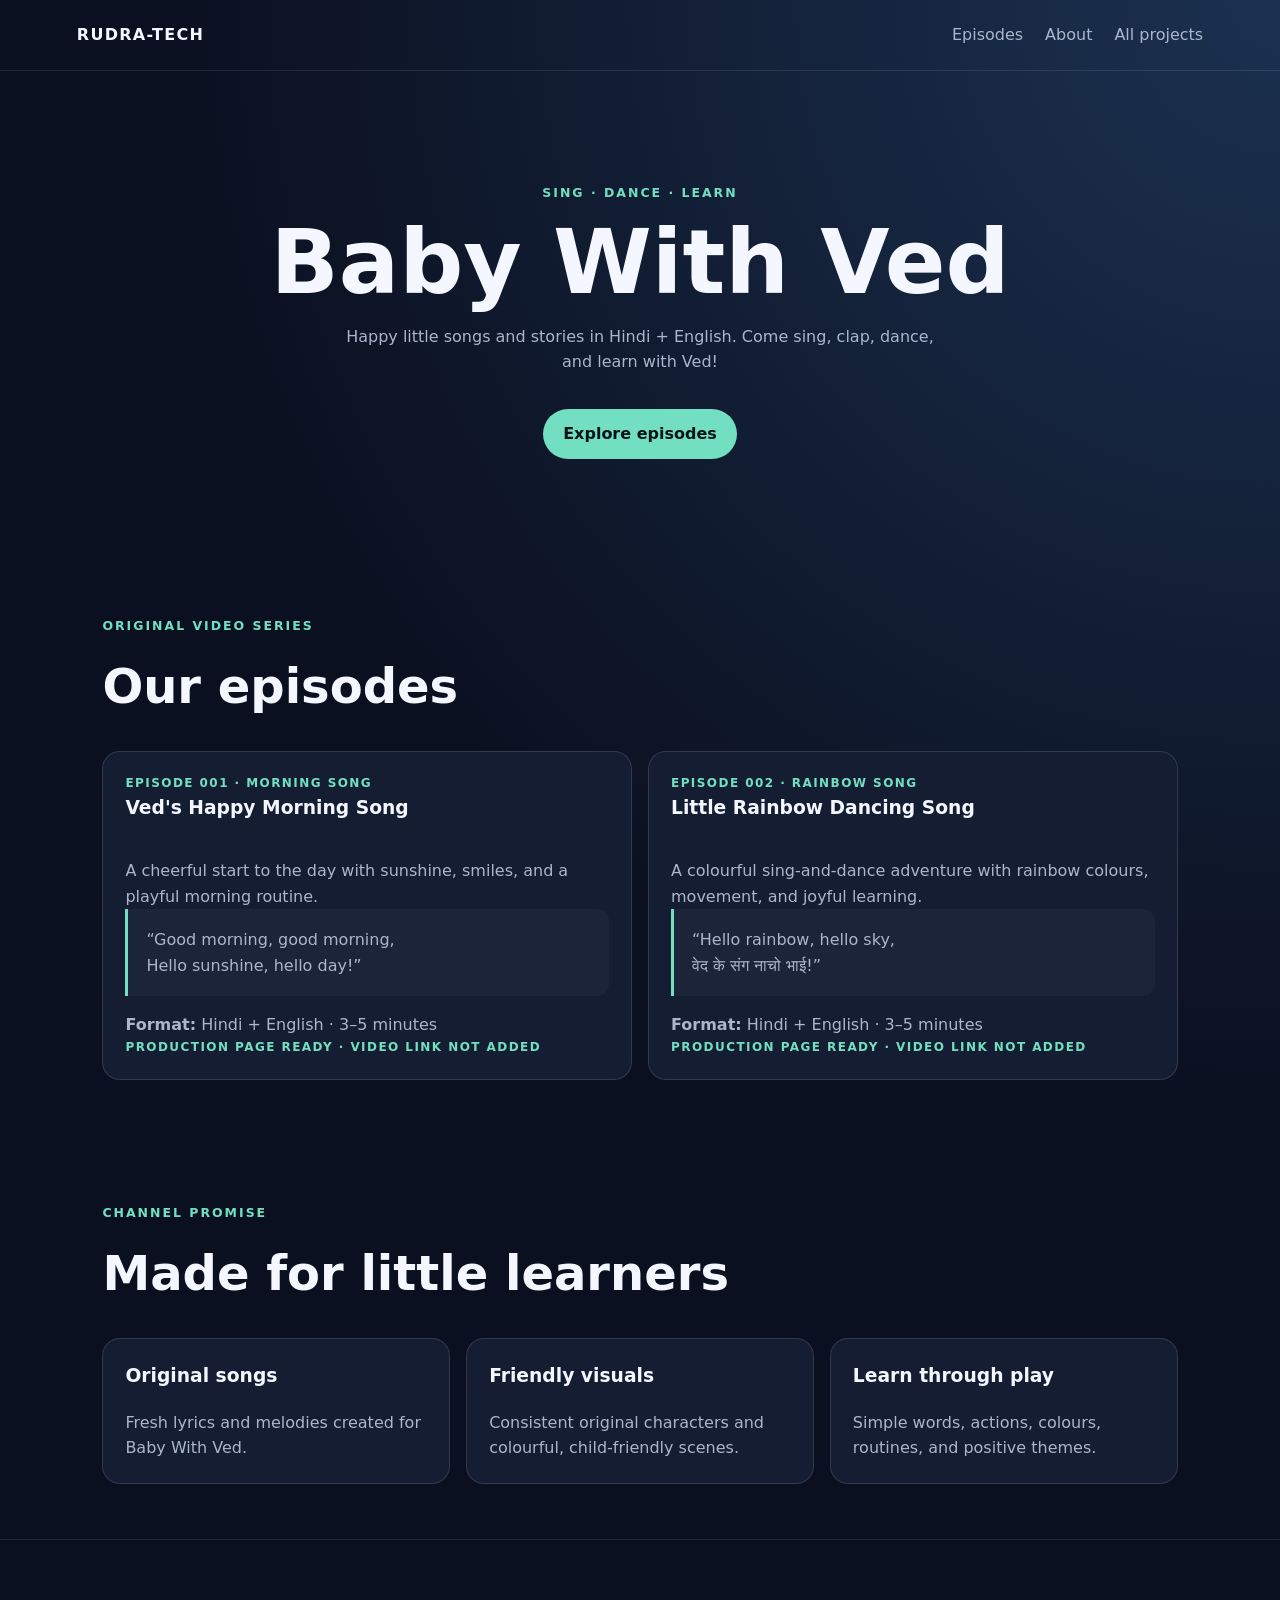
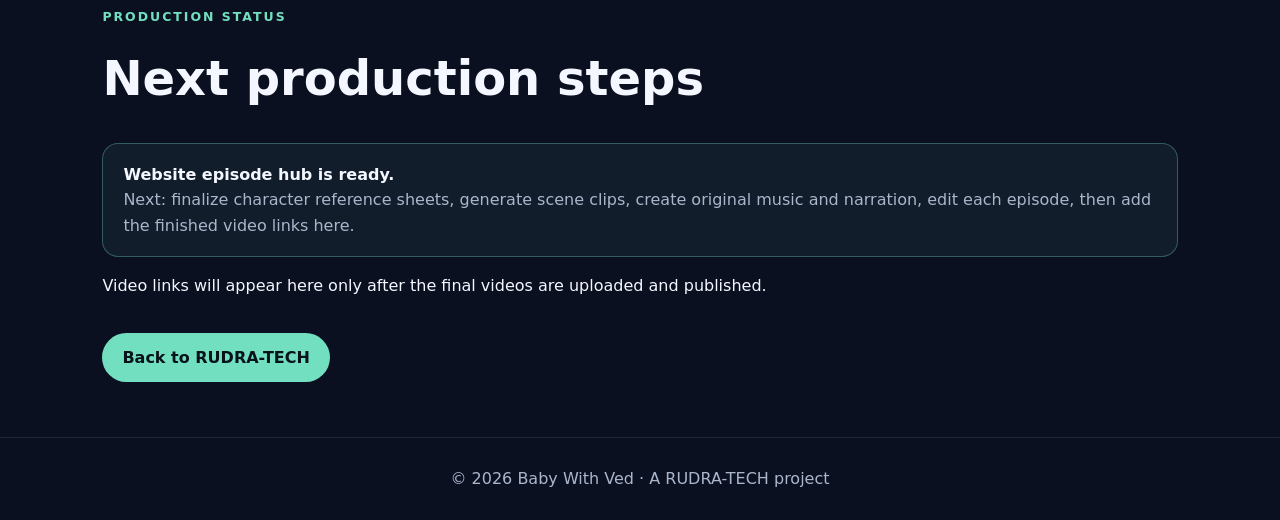
==== projects/baby-with-ved/index.html @ 754184f7 "Build Baby With Ved episode hub and production roadmap" ====
<!doctype html>
<html lang="en">
<head>
  <meta charset="utf-8">
  <meta name="viewport" content="width=device-width, initial-scale=1">
  <meta name="description" content="Baby With Ved — original Hindi and English nursery rhymes, stories, and joyful learning videos.">
  <title>Baby With Ved | RUDRA-TECH</title>
  <link rel="stylesheet" href="../../assets/css/style.css">
  <style>
    .baby-hero { text-align: center; max-width: 1100px; margin: 0 auto; }
    .baby-hero h1 { margin-left:auto; margin-right:auto; }
    .baby-hero > p:not(.eyebrow) { margin-left:auto; margin-right:auto; }
    .episode-card { display:flex; flex-direction:column; min-height:100%; }
    .episode-tag { color:var(--accent); font-size:.75rem; font-weight:800; letter-spacing:.12em; }
    .episode-card .button { align-self:flex-start; margin-top:auto; }
    .lyric-preview { padding:18px; border-left:3px solid var(--accent); background:#ffffff08; border-radius:0 12px 12px 0; color:var(--muted); }
    .notice { border:1px solid #72e0c055; background:#72e0c010; border-radius:16px; padding:18px 20px; color:var(--muted); }
    .notice strong { color:var(--text); }
  </style>
</head>
<body>
  <header class="site-header">
    <a class="brand" href="../../">RUDRA-TECH</a>
    <nav aria-label="Main navigation"><a href="#episodes">Episodes</a><a href="#about">About</a><a href="../../#projects">All projects</a></nav>
  </header>
  <main>
    <section class="hero baby-hero">
      <p class="eyebrow">SING · DANCE · LEARN</p>
      <h1>Baby With Ved</h1>
      <p>Happy little songs and stories in Hindi + English. Come sing, clap, dance, and learn with Ved!</p>
      <a class="button" href="#episodes">Explore episodes</a>
    </section>
    <section id="episodes" class="section">
      <p class="eyebrow">ORIGINAL VIDEO SERIES</p>
      <h2>Our episodes</h2>
      <div class="project-grid">
        <article class="episode-card">
          <span class="episode-tag">EPISODE 001 · MORNING SONG</span>
          <h3>Ved's Happy Morning Song</h3>
          <p>A cheerful start to the day with sunshine, smiles, and a playful morning routine.</p>
          <div class="lyric-preview">“Good morning, good morning,<br>Hello sunshine, hello day!”</div>
          <p><strong>Format:</strong> Hindi + English · 3–5 minutes</p>
          <span class="episode-tag">PRODUCTION PAGE READY · VIDEO LINK NOT ADDED</span>
        </article>
        <article class="episode-card">
          <span class="episode-tag">EPISODE 002 · RAINBOW SONG</span>
          <h3>Little Rainbow Dancing Song</h3>
          <p>A colourful sing-and-dance adventure with rainbow colours, movement, and joyful learning.</p>
          <div class="lyric-preview">“Hello rainbow, hello sky,<br>वेद के संग नाचो भाई!”</div>
          <p><strong>Format:</strong> Hindi + English · 3–5 minutes</p>
          <span class="episode-tag">PRODUCTION PAGE READY · VIDEO LINK NOT ADDED</span>
        </article>
      </div>
    </section>
    <section class="section">
      <p class="eyebrow">CHANNEL PROMISE</p>
      <h2>Made for little learners</h2>
      <div class="project-grid">
        <article><h3>Original songs</h3><p>Fresh lyrics and melodies created for Baby With Ved.</p></article>
        <article><h3>Friendly visuals</h3><p>Consistent original characters and colourful, child-friendly scenes.</p></article>
        <article><h3>Learn through play</h3><p>Simple words, actions, colours, routines, and positive themes.</p></article>
      </div>
    </section>
    <section id="about" class="section about">
      <p class="eyebrow">PRODUCTION STATUS</p>
      <h2>Next production steps</h2>
      <div class="notice"><strong>Website episode hub is ready.</strong><br>Next: finalize character reference sheets, generate scene clips, create original music and narration, edit each episode, then add the finished video links here.</div>
      <p>Video links will appear here only after the final videos are uploaded and published.</p>
      <a class="button" href="../../#projects">Back to RUDRA-TECH</a>
    </section>
  </main>
  <footer>© <span id="year"></span> Baby With Ved · A RUDRA-TECH project</footer>
  <script src="../../assets/js/main.js"></script>
</body>
</html>
---- assets/css/style.css ----
:root {
  color-scheme: dark;
  --bg: #0b1020;
  --panel: #141d32;
  --text: #f4f7ff;
  --muted: #aab6cc;
  --accent: #72e0c0;
}
* { box-sizing: border-box; }
html { scroll-behavior: smooth; }
body {
  margin: 0;
  background: radial-gradient(circle at top right, #1b3150 0, var(--bg) 45%);
  color: var(--text);
  font: 16px/1.6 system-ui, sans-serif;
}
a { color: inherit; }
.site-header {
  display: flex; justify-content: space-between; align-items: center;
  padding: 22px max(6vw, 20px); border-bottom: 1px solid #ffffff18;
}
.brand { font-weight: 800; letter-spacing: .08em; text-decoration: none; }
nav { display: flex; gap: 22px; }
nav a { color: var(--muted); text-decoration: none; }
.hero { padding: 100px max(8vw, 24px) 90px; max-width: 1050px; }
.eyebrow { color: var(--accent); font-size: .78rem; font-weight: 800; letter-spacing: .16em; }
h1 { max-width: 760px; margin: 12px 0; font-size: clamp(2.6rem, 8vw, 5.6rem); line-height: 1.03; }
.hero > p:not(.eyebrow), .about p:last-child { color: var(--muted); max-width: 620px; }
.button {
  display: inline-block; margin-top: 18px; padding: 12px 20px;
  border-radius: 999px; background: var(--accent); color: #07131a;
  font-weight: 800; text-decoration: none;
}
.section { padding: 55px max(8vw, 24px); }
h2 { font-size: clamp(2rem, 5vw, 3rem); margin: 8px 0 26px; }
.project-grid { display: grid; grid-template-columns: repeat(auto-fit, minmax(220px, 1fr)); gap: 16px; }
.project-grid article {
  padding: 22px; border: 1px solid #ffffff20; border-radius: 18px;
  background: var(--panel);
}
.project-grid h3 { margin-top: 0; }
.project-grid p { color: var(--muted); margin-bottom: 0; }
.about { border-top: 1px solid #ffffff18; }
footer { padding: 28px; text-align: center; color: var(--muted); border-top: 1px solid #ffffff18; }
@media (max-width: 520px) {
  .site-header { align-items: flex-start; gap: 14px; flex-direction: column; }
  .hero { padding-top: 70px; }
}

.project-card {
  display: block;
  padding: 22px;
  border: 1px solid #ffffff20;
  border-radius: 18px;
  background: var(--panel);
  text-decoration: none;
  transition: transform .18s ease, border-color .18s ease;
}
.project-card:hover, .project-card:focus-visible {
  transform: translateY(-3px);
  border-color: var(--accent);
  outline: none;
}
.project-card h3 { margin: 0 0 10px; }
.project-card p { color: var(--muted); margin: 0 0 18px; }
.project-card span { color: var(--accent); font-weight: 750; }
.project-hero { padding-bottom: 55px; }
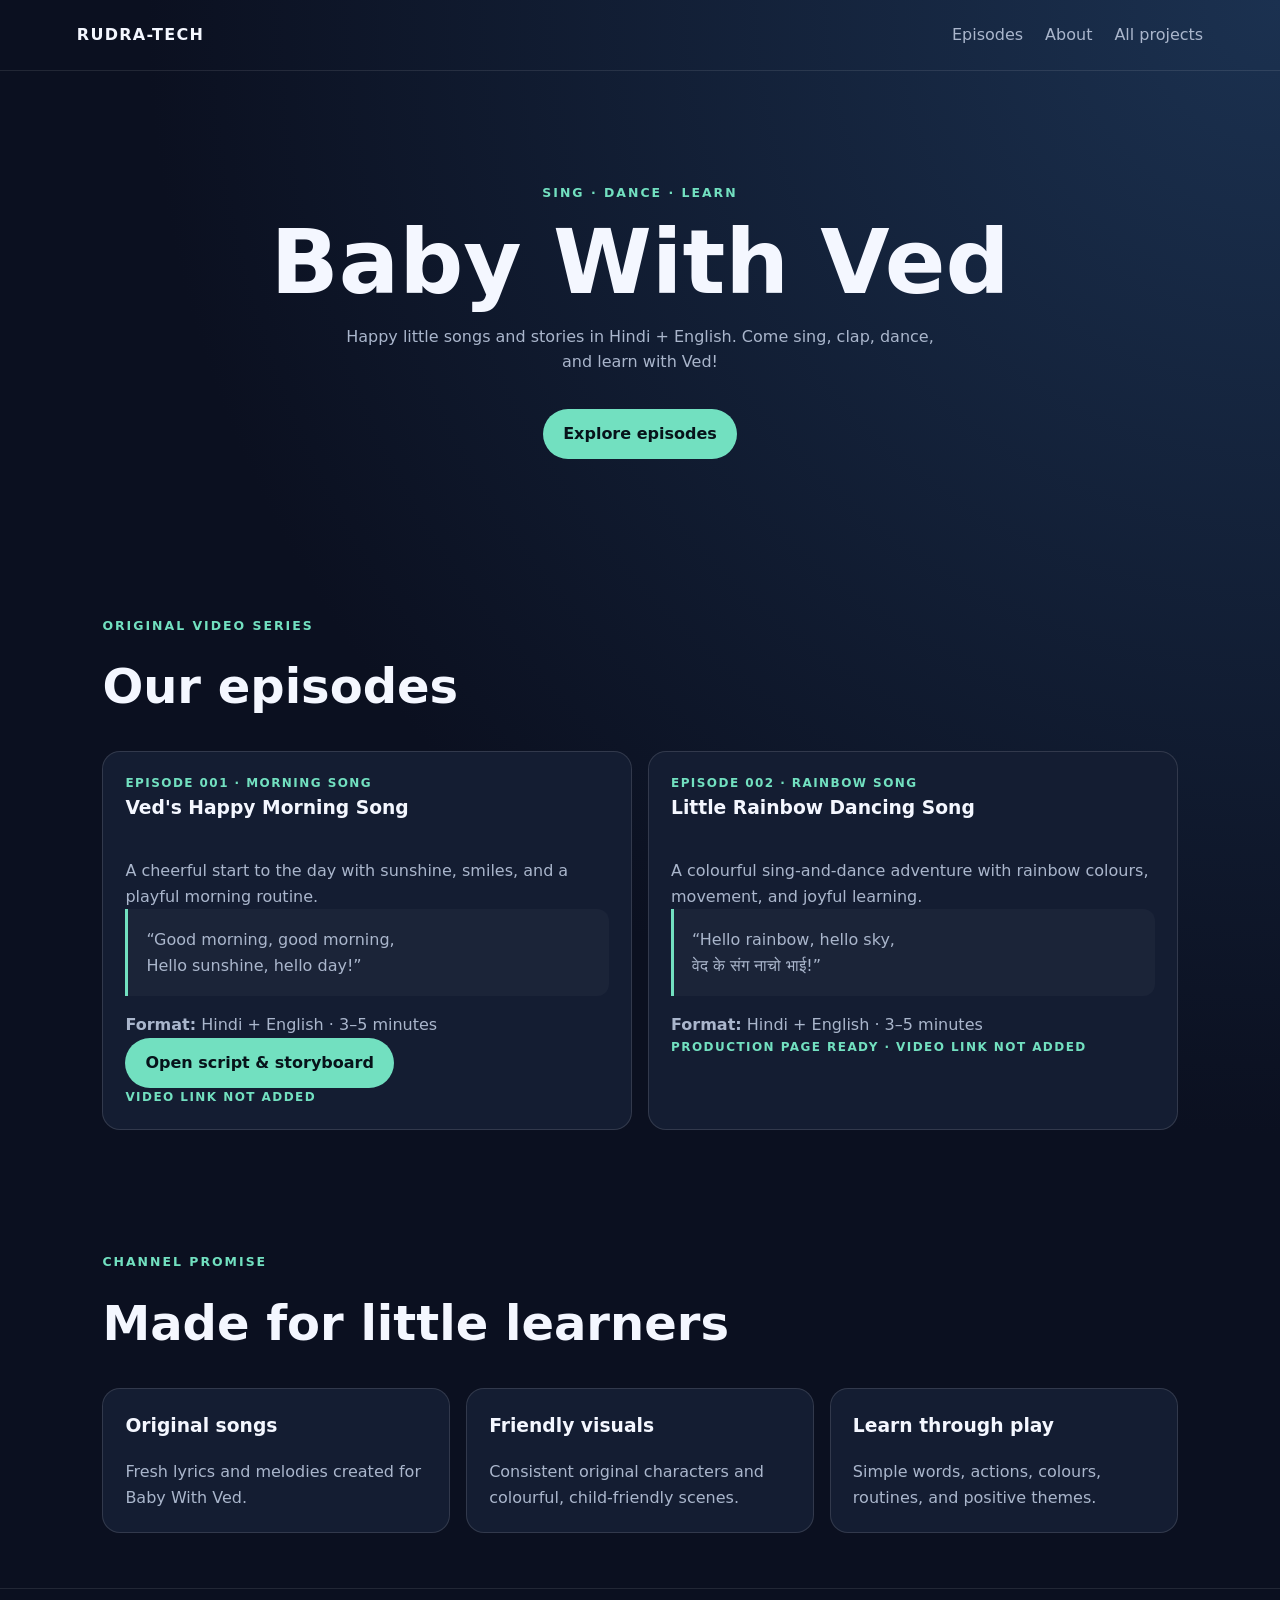
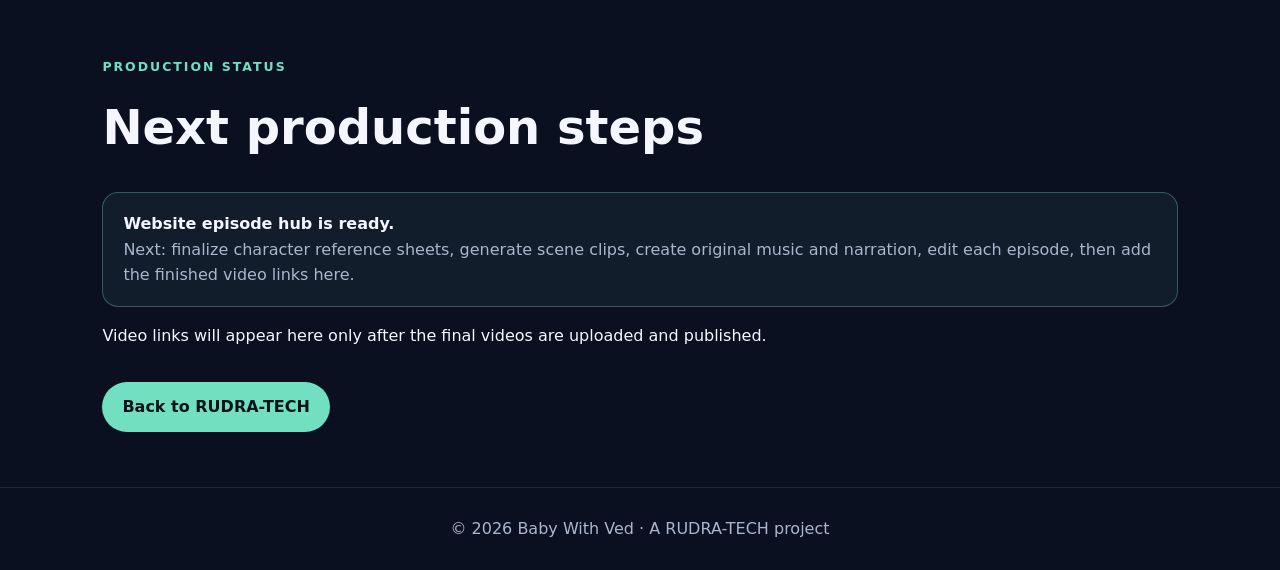
==== commit 20eaecf7: "Link Episode 001 production storyboard" ====
--- a/projects/baby-with-ved/index.html
+++ b/projects/baby-with-ved/index.html
@@ -40,7 +40,8 @@
           <p>A cheerful start to the day with sunshine, smiles, and a playful morning routine.</p>
           <div class="lyric-preview">“Good morning, good morning,<br>Hello sunshine, hello day!”</div>
           <p><strong>Format:</strong> Hindi + English · 3–5 minutes</p>
-          <span class="episode-tag">PRODUCTION PAGE READY · VIDEO LINK NOT ADDED</span>
+          <a class="button" href="episodes/veds-happy-morning-song/">Open script & storyboard</a>
+          <span class="episode-tag">VIDEO LINK NOT ADDED</span>
         </article>
         <article class="episode-card">
           <span class="episode-tag">EPISODE 002 · RAINBOW SONG</span>
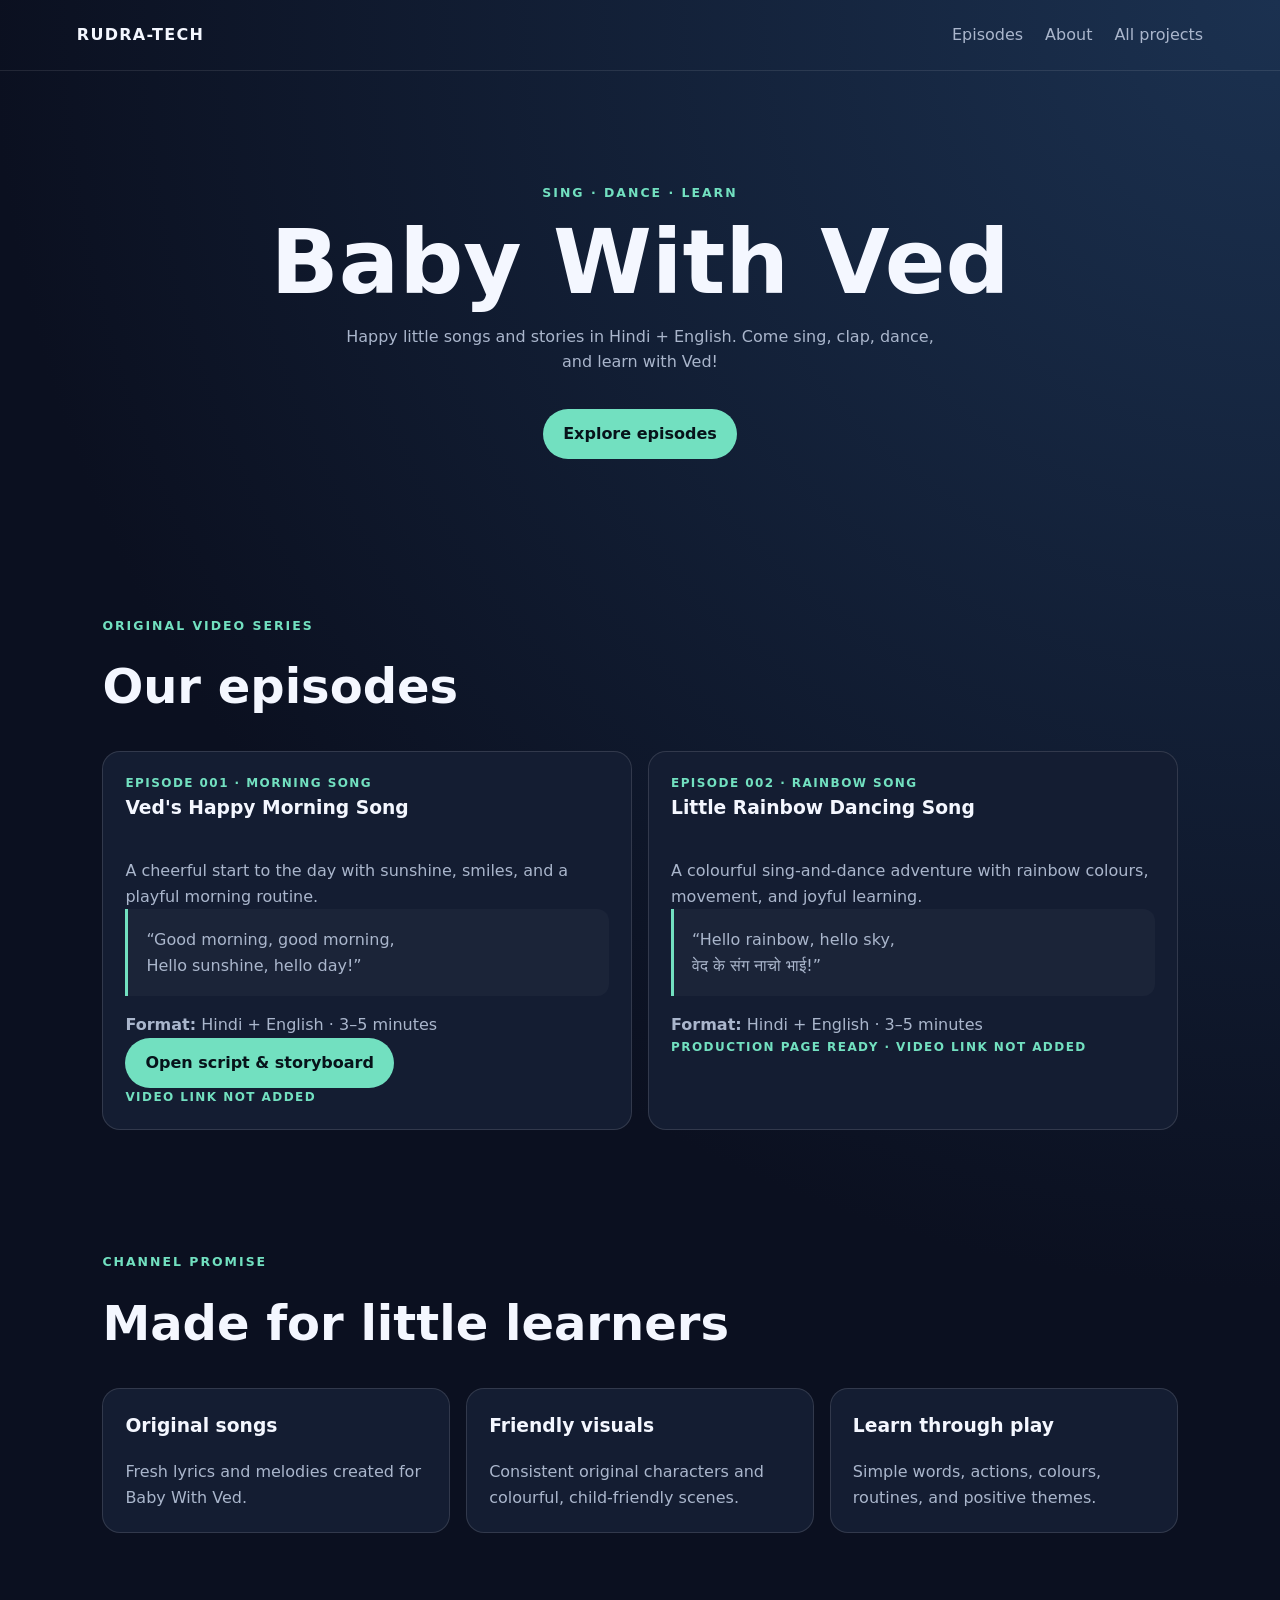
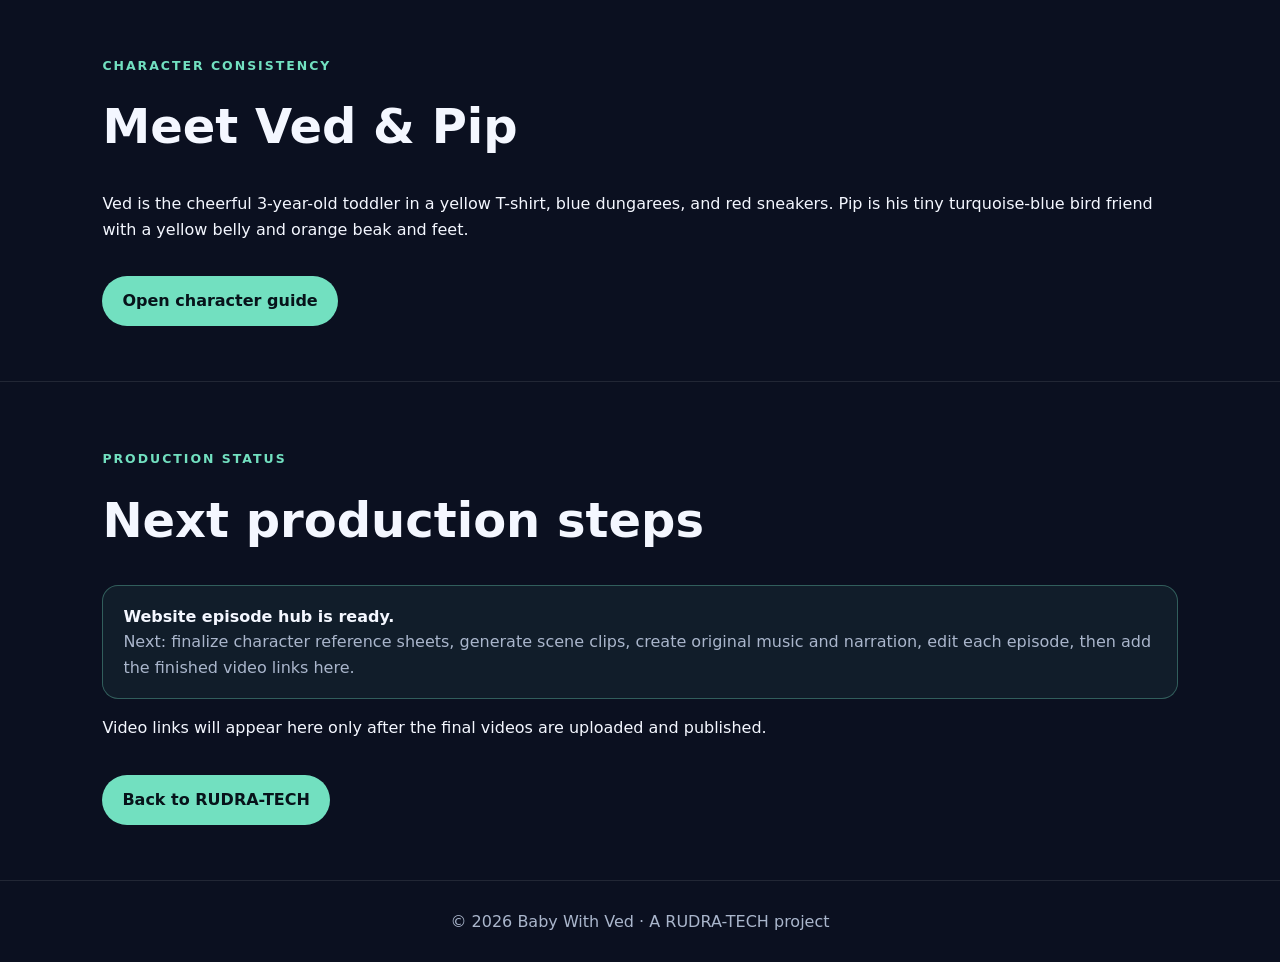
==== commit 5ccda17c: "Link canonical Ved and Pip character guide" ====
--- a/projects/baby-with-ved/index.html
+++ b/projects/baby-with-ved/index.html
@@ -62,6 +62,12 @@
         <article><h3>Learn through play</h3><p>Simple words, actions, colours, routines, and positive themes.</p></article>
       </div>
     </section>
+    <section class="section">
+      <p class="eyebrow">CHARACTER CONSISTENCY</p>
+      <h2>Meet Ved & Pip</h2>
+      <p>Ved is the cheerful 3-year-old toddler in a yellow T-shirt, blue dungarees, and red sneakers. Pip is his tiny turquoise-blue bird friend with a yellow belly and orange beak and feet.</p>
+      <a class="button" href="character-guide.md">Open character guide</a>
+    </section>
     <section id="about" class="section about">
       <p class="eyebrow">PRODUCTION STATUS</p>
       <h2>Next production steps</h2>
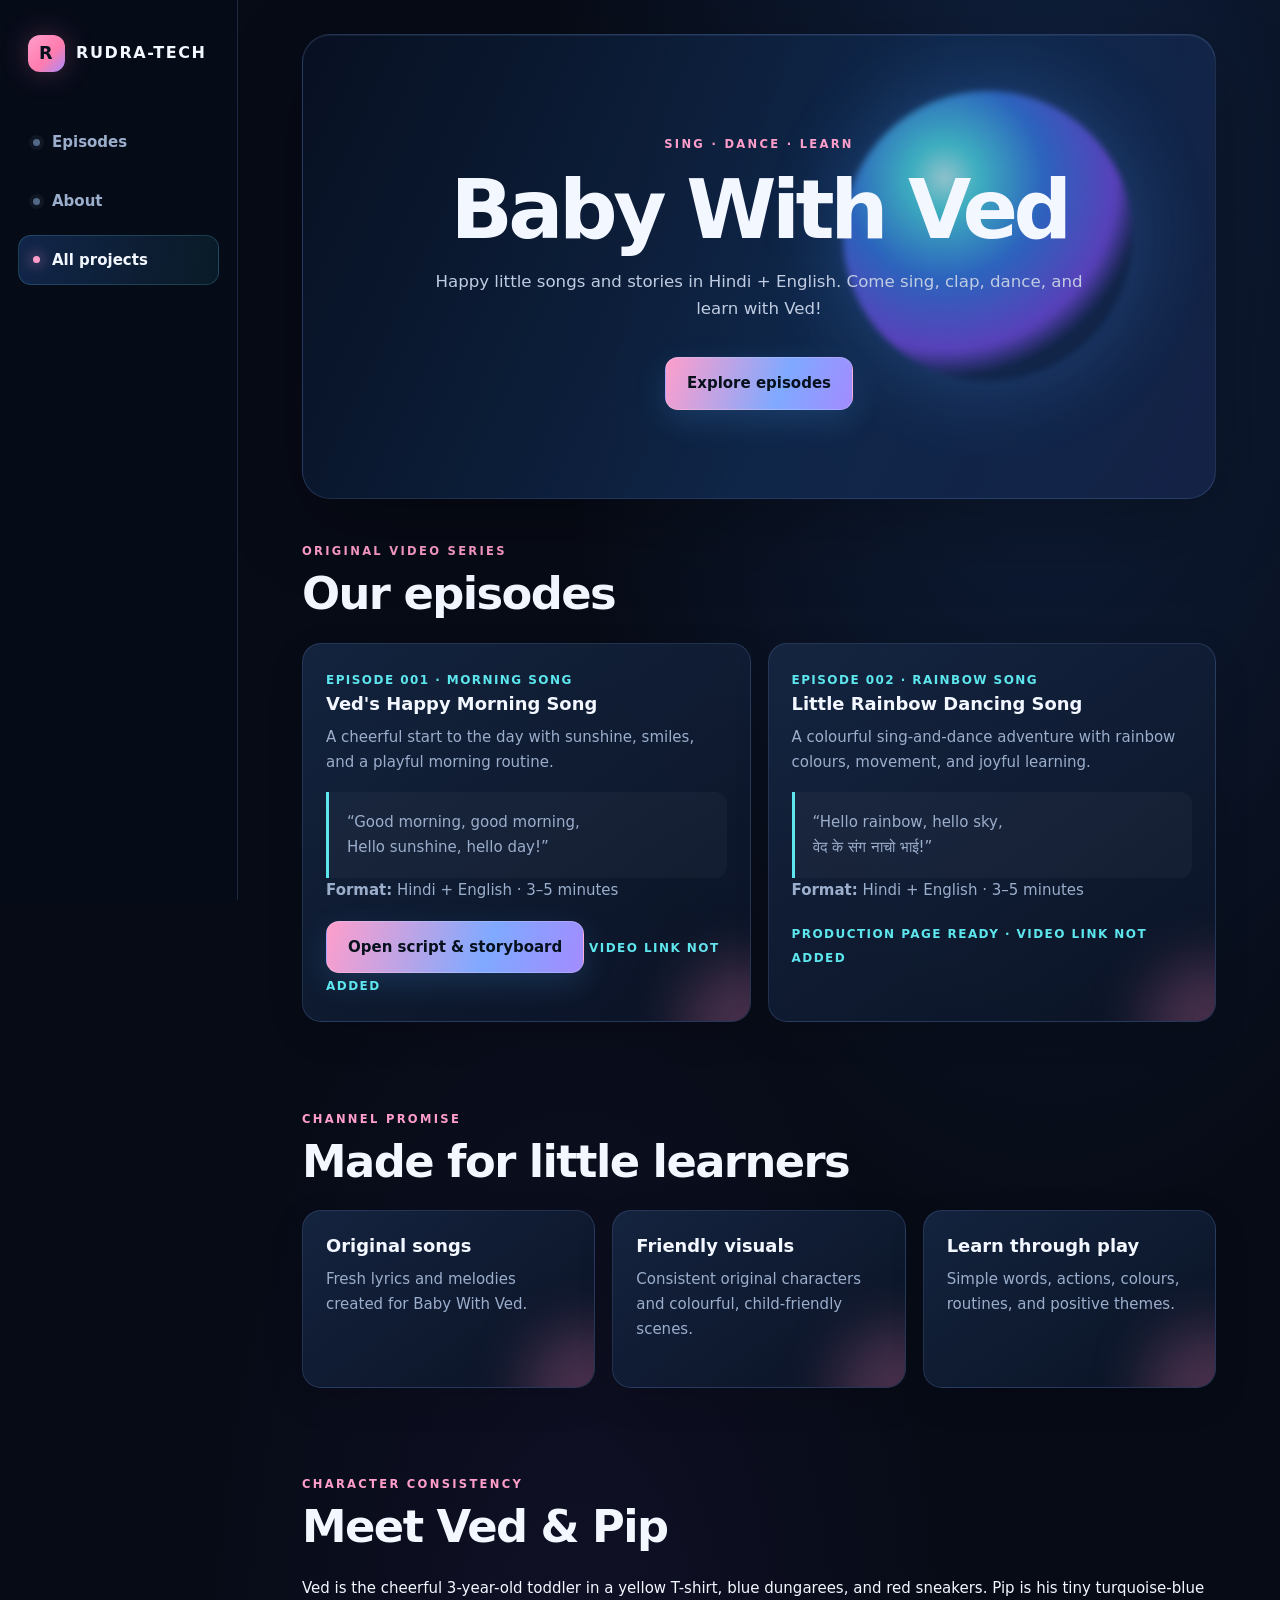
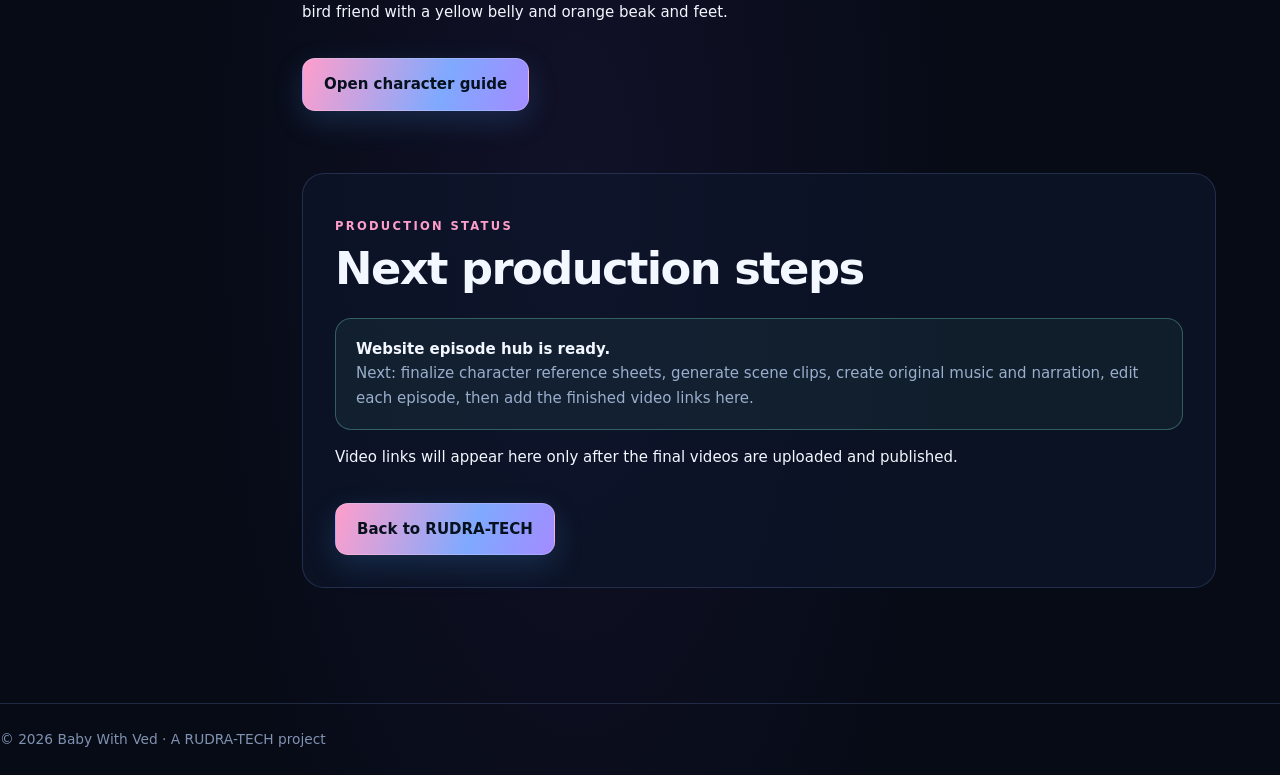
==== commit 20396468: "chore: refresh shared stylesheet cache across project pages" ====
--- a/projects/baby-with-ved/index.html
+++ b/projects/baby-with-ved/index.html
@@ -5,7 +5,7 @@
   <meta name="viewport" content="width=device-width, initial-scale=1">
   <meta name="description" content="Baby With Ved — original Hindi and English nursery rhymes, stories, and joyful learning videos.">
   <title>Baby With Ved | RUDRA-TECH</title>
-  <link rel="stylesheet" href="../../assets/css/style.css">
+  <link rel="stylesheet" href="../../assets/css/style.css?v=4">
   <style>
     .baby-hero { text-align: center; max-width: 1100px; margin: 0 auto; }
     .baby-hero h1 { margin-left:auto; margin-right:auto; }
--- a/assets/css/style.css
+++ b/assets/css/style.css
@@ -1,67 +1,102 @@
-:root {
-  color-scheme: dark;
-  --bg: #0b1020;
-  --panel: #141d32;
-  --text: #f4f7ff;
-  --muted: #aab6cc;
-  --accent: #72e0c0;
+:root{color-scheme:dark;--bg:#070b16;--bg2:#0b1428;--panel:rgba(17,29,53,.78);--panel2:rgba(24,42,72,.72);--line:rgba(139,177,255,.18);--text:#f3f7ff;--muted:#9baecc;--cyan:#5de6ed;--blue:#4d8dff;--violet:#9b7bff;--green:#71e4ba;--accent:var(--cyan);--glow:rgba(77,141,255,.28);font-synthesis:none}
+*{box-sizing:border-box}
+html{scroll-behavior:smooth;scroll-padding-top:30px}
+body{margin:0;min-height:100vh;background:radial-gradient(ellipse at 82% 8%,rgba(42,100,190,.24),transparent 34%),radial-gradient(ellipse at 45% 75%,rgba(88,61,171,.12),transparent 38%),var(--bg);color:var(--text);font:15px/1.65 Inter,ui-sans-serif,system-ui,-apple-system,"Segoe UI",sans-serif;overflow-x:hidden}
+body:before{content:"";position:fixed;inset:0;pointer-events:none;opacity:.2;background-image:linear-gradient(rgba(130,170,255,.035) 1px,transparent 1px),linear-gradient(90deg,rgba(130,170,255,.035) 1px,transparent 1px);background-size:42px 42px;mask-image:linear-gradient(to bottom,black,transparent 85%);z-index:-1}
+a{color:inherit}
+.site-header{position:fixed;z-index:20;inset:0 auto 0 0;width:238px;padding:26px 18px;background:rgba(7,12,25,.9);border-right:1px solid var(--line);backdrop-filter:blur(22px);display:flex;flex-direction:column;justify-content:flex-start;gap:36px}
+.brand{display:flex;align-items:center;gap:11px;padding:9px 10px;text-decoration:none;font-size:1rem;font-weight:900;letter-spacing:.1em}
+.brand:before{content:"R";display:grid;place-items:center;width:37px;height:37px;border-radius:12px;color:#06111e;background:linear-gradient(135deg,var(--cyan),var(--blue) 58%,var(--violet));box-shadow:0 0 28px var(--glow);font-size:1.1rem}
+nav{display:flex;flex-direction:column;gap:8px}
+nav a{display:flex;align-items:center;gap:12px;padding:12px 14px;border:1px solid transparent;border-radius:13px;color:var(--muted);text-decoration:none;font-weight:650;transition:.2s ease}
+nav a:before{content:"";width:7px;height:7px;border-radius:50%;background:#526887;box-shadow:0 0 0 4px rgba(82,104,135,.12)}
+nav a:hover,nav a:focus-visible{outline:none;color:var(--text);border-color:var(--line);background:rgba(65,112,190,.13)}
+nav a[href*="#projects"]{color:var(--text);background:linear-gradient(100deg,rgba(57,127,236,.24),rgba(53,212,218,.08));border-color:rgba(93,230,237,.18)}
+nav a[href*="#projects"]:before{background:var(--cyan);box-shadow:0 0 14px var(--cyan)}
+main{margin-left:238px;min-height:100vh;padding:34px clamp(22px,5vw,76px) 70px;max-width:1660px}
+.hero{position:relative;isolation:isolate;overflow:hidden;min-height:390px;padding:clamp(36px,7vw,88px);margin:10px 0 42px;border:1px solid var(--line);border-radius:28px;background:linear-gradient(115deg,rgba(8,17,34,.96),rgba(17,43,81,.82) 58%,rgba(22,37,75,.8));box-shadow:0 25px 80px rgba(0,0,0,.28),inset 0 1px rgba(255,255,255,.06)}
+.hero:before{content:"";position:absolute;z-index:-1;width:290px;height:290px;right:9%;top:12%;border-radius:50%;background:radial-gradient(circle at 35% 30%,#c4ffff 0,#51e4ed 12%,#387ce9 36%,#754ce6 62%,transparent 72%);filter:blur(3px);opacity:.72;box-shadow:0 0 85px rgba(67,153,255,.4);animation:float 8s ease-in-out infinite}
+.hero:after{content:"";position:absolute;z-index:-1;inset:auto -5% -65% 25%;height:240px;background:radial-gradient(ellipse,rgba(69,131,255,.22),transparent 68%);filter:blur(12px)}
+@keyframes float{0%,100%{transform:translateY(0) scale(1)}50%{transform:translateY(-15px) scale(1.045)}}
+.eyebrow{color:var(--cyan);font-size:.72rem;font-weight:850;letter-spacing:.2em;text-transform:uppercase}
+h1{max-width:800px;margin:14px 0;font-size:clamp(2.5rem,6.4vw,5.2rem);line-height:1.02;letter-spacing:-.055em}
+h2{font-size:clamp(1.8rem,4vw,2.8rem);line-height:1.1;letter-spacing:-.035em;margin:8px 0 24px}
+h3{font-size:1.12rem;line-height:1.3;margin:0 0 10px}
+.hero>p:not(.eyebrow),.about p:last-child{max-width:660px;color:#c0cce2;font-size:1.04rem}
+.button{display:inline-flex;align-items:center;justify-content:center;gap:9px;margin-top:18px;padding:13px 21px;border:1px solid rgba(255,255,255,.18);border-radius:13px;background:linear-gradient(110deg,var(--cyan),#7fa9ff 62%,#a38bff);color:#06111d;font-weight:850;text-decoration:none;box-shadow:0 10px 30px rgba(68,151,235,.2);transition:transform .2s,filter .2s}
+.button:hover{transform:translateY(-2px);filter:brightness(1.08)}
+.section{padding:32px 0 44px}
+.section>.eyebrow{margin-bottom:8px}
+.project-grid{display:grid;grid-template-columns:repeat( auto-fit,minmax(min(100%,245px),1fr));gap:17px}
+.project-card,.project-grid article{position:relative;overflow:hidden;display:block;min-height:178px;padding:23px;border:1px solid var(--line);border-radius:19px;background:linear-gradient(145deg,rgba(22,39,68,.88),rgba(11,20,38,.88));box-shadow:0 12px 35px rgba(0,0,0,.14);text-decoration:none;transition:transform .22s,border-color .22s,box-shadow .22s}
+.project-card:after,.project-grid article:after{content:"";position:absolute;width:130px;height:130px;right:-60px;bottom:-70px;border-radius:50%;background:var(--glow);filter:blur(28px);pointer-events:none}
+.project-card:hover,.project-card:focus-visible{transform:translateY(-5px);border-color:rgba(93,230,237,.52);box-shadow:0 20px 45px rgba(0,0,0,.25),0 0 28px rgba(77,141,255,.12);outline:none}
+.project-card h3{font-size:1.2rem}
+.project-card p,.project-grid article p{color:var(--muted);margin:0 0 18px}
+.project-card span{color:var(--cyan);font-weight:800;font-size:.9rem}
+.project-card .tag,.tag{display:inline-flex;padding:5px 9px;border-radius:999px;border:1px solid rgba(93,230,237,.2);background:rgba(93,230,237,.08);color:var(--cyan);font-size:.7rem;font-weight:800;letter-spacing:.08em;text-transform:uppercase}
+.about{margin-top:18px;padding:32px;border:1px solid var(--line);border-radius:22px;background:rgba(13,24,44,.62)}
+footer{margin:45px 0 0;padding:24px 0;color:#8092b1;border-top:1px solid var(--line);font-size:.86rem}
+.project-hero{min-height:340px}
+.episode-card{display:flex;flex-direction:column;min-height:100%}
+.episode-tag{color:var(--cyan);font-size:.72rem;font-weight:850;letter-spacing:.12em}
+.episode-card .button{align-self:flex-start;margin-top:auto}
+.lyric-preview{padding:18px;border-left:3px solid var(--cyan);background:rgba(255,255,255,.04);border-radius:0 12px 12px 0;color:var(--muted)}
+.notice{border:1px solid rgba(113,228,186,.25);background:rgba(113,228,186,.06);border-radius:16px;padding:18px 20px;color:var(--muted)}
+.notice strong{color:var(--text)}
+.reveal{opacity:0;transform:translateY(14px);transition:opacity .55s ease,transform .55s ease}
+.reveal.visible{opacity:1;transform:none}
+@media(max-width:760px){.site-header{inset:0 0 auto 0;width:auto;height:auto;min-height:68px;padding:10px 14px;flex-direction:row;align-items:center;gap:10px;border-right:0;border-bottom:1px solid var(--line)}.brand{font-size:.85rem;padding:5px}.brand:before{width:34px;height:34px}nav{flex-direction:row;gap:4px;overflow-x:auto;max-width:58vw}nav a{white-space:nowrap;padding:9px 10px;font-size:.78rem}nav a:before{display:none}main{margin:68px 0 0;padding:18px 15px 45px}.hero{min-height:360px;margin:8px 0 28px;padding:34px 24px;border-radius:22px}.hero:before{width:180px;height:180px;right:-25px;top:22%;opacity:.58}h1{font-size:clamp(2.4rem,11vw,4rem);max-width:100%}.section{padding:25px 0 32px}.project-grid{grid-template-columns:1fr 1fr;gap:11px}.project-card,.project-grid article{min-height:160px;padding:17px;border-radius:16px}.project-card h3{font-size:1rem}.project-card p,.project-grid article p{font-size:.87rem}.about{padding:22px}footer{margin-top:28px}}
+@media(max-width:420px){nav a{font-size:.72rem;padding:8px}.brand{letter-spacing:.04em}.project-grid{grid-template-columns:1fr}.hero{min-height:330px}}
+@media(prefers-reduced-motion:reduce){*,*:before,*:after{scroll-behavior:auto!important;animation:none!important;transition:none!important}.reveal{opacity:1;transform:none}}
+
+/* Distinct brand accents while preserving the shared RUDRA design language */
+body[data-project="baby"]{--cyan:#ff9ecb;--blue:#ff7cae;--violet:#a78bfa;--glow:rgba(255,130,190,.25)}
+body[data-project="security"]{--cyan:#63e6be;--blue:#3c91ff;--violet:#7c8cff;--glow:rgba(60,145,255,.25)}
+body[data-project="services"]{--cyan:#67e8f9;--blue:#3b82f6;--violet:#818cf8;--glow:rgba(59,130,246,.25)}
+body[data-project="freelance"]{--cyan:#8ee7c4;--blue:#4c9aff;--violet:#9b8cff;--glow:rgba(76,154,255,.22)}
+body[data-project="social"]{--cyan:#f0abfc;--blue:#818cf8;--violet:#c084fc;--glow:rgba(192,132,252,.23)}
+
+/* Central workflow timeline and project pipeline */
+.workflow-intro{max-width:720px;color:var(--muted);margin:-10px 0 22px}
+.workflow-steps{display:grid;grid-template-columns:repeat(4,minmax(0,1fr));gap:14px;position:relative}
+.workflow-step{position:relative;min-height:190px;padding:20px;border:1px solid var(--line);border-radius:17px;background:linear-gradient(145deg,rgba(22,39,68,.9),rgba(11,20,38,.88))}
+.step-number{display:block;font-size:1.8rem;line-height:1;color:rgba(125,171,255,.58);font-weight:900;margin-bottom:17px}
+.workflow-step h3{margin:13px 0 8px}
+.workflow-step p{margin:0;color:var(--muted);font-size:.9rem}
+.workflow-board{margin-top:22px;padding:22px;border:1px solid var(--line);border-radius:20px;background:rgba(11,20,38,.72)}
+.workflow-board-head{display:flex;align-items:center;justify-content:space-between;gap:15px;margin-bottom:12px}
+.workflow-board-head .eyebrow{margin:0}
+.workflow-board-head h3{margin:4px 0 0;font-size:1.2rem}
+.workflow-row{display:grid;grid-template-columns:minmax(150px,1.1fr) auto minmax(180px,1.5fr);align-items:center;gap:18px;padding:15px 2px;border-top:1px solid var(--line)}
+.workflow-row strong,.workflow-row small{display:block}
+.workflow-row small{color:var(--muted);font-size:.78rem;margin-top:3px}
+.workflow-row p{margin:0;color:var(--muted);font-size:.88rem}
+.workflow-status{display:inline-flex;align-items:center;justify-content:center;white-space:nowrap;padding:5px 10px;border-radius:999px;font-size:.72rem;font-weight:850;border:1px solid}
+.status-testing{color:#ffd58a;border-color:#ffd58a44;background:#ffd58a12}
+.status-progress{color:var(--cyan);border-color:var(--cyan)44;background:var(--cyan)12}
+.status-planned{color:#b8c5df;border-color:#b8c5df33;background:#b8c5df0d}
+@media(max-width:900px){.workflow-steps{grid-template-columns:repeat(2,minmax(0,1fr))}.workflow-row{grid-template-columns:minmax(130px,1fr) auto}.workflow-row p{grid-column:1/-1;margin-top:-8px}}
+@media(max-width:520px){.workflow-steps{grid-template-columns:1fr 1fr;gap:10px}.workflow-step{padding:15px;min-height:180px}.workflow-board{padding:15px}.workflow-row{gap:9px}.workflow-row strong{font-size:.88rem}.workflow-status{font-size:.65rem;padding:4px 7px}.workflow-board-head{align-items:flex-start;flex-direction:column}}
+
+/* Strong mobile/tablet navigation override for narrow browser webviews */
+@media screen and (max-width:1024px){
+  .site-header{position:sticky!important;top:0!important;left:0!important;right:0!important;bottom:auto!important;width:100%!important;height:auto!important;min-height:64px!important;padding:9px 12px!important;display:flex!important;flex-direction:row!important;align-items:center!important;justify-content:space-between!important;gap:8px!important;border-right:0!important;border-bottom:1px solid var(--line)!important}
+  .brand{flex:0 0 auto!important;font-size:.78rem!important;letter-spacing:.04em!important;padding:4px!important}
+  .brand:before{width:31px!important;height:31px!important}
+  .site-header nav{display:flex!important;flex:1 1 auto!important;flex-direction:row!important;align-items:center!important;justify-content:flex-end!important;gap:3px!important;max-width:70%!important;overflow-x:auto!important;white-space:nowrap!important}
+  .site-header nav a{flex:0 0 auto!important;padding:8px 9px!important;font-size:.72rem!important;white-space:nowrap!important}
+  .site-header nav a:before{display:none!important}
+  main{margin:0!important;padding:18px 16px 44px!important;width:100%!important;max-width:none!important}
+  .hero{margin:8px 0 26px!important}
 }
-* { box-sizing: border-box; }
-html { scroll-behavior: smooth; }
-body {
-  margin: 0;
-  background: radial-gradient(circle at top right, #1b3150 0, var(--bg) 45%);
-  color: var(--text);
-  font: 16px/1.6 system-ui, sans-serif;
+@media screen and (max-width:520px){
+  .site-header{min-height:60px!important;padding:7px 9px!important}
+  .brand{font-size:.68rem!important;gap:7px!important}
+  .brand:before{width:28px!important;height:28px!important}
+  .site-header nav{max-width:68%!important}
+  .site-header nav a{font-size:.66rem!important;padding:7px 7px!important}
+  main{padding:14px 12px 36px!important}
+  .project-grid{grid-template-columns:1fr!important}
+  .workflow-steps{grid-template-columns:1fr 1fr!important}
 }
-a { color: inherit; }
-.site-header {
-  display: flex; justify-content: space-between; align-items: center;
-  padding: 22px max(6vw, 20px); border-bottom: 1px solid #ffffff18;
-}
-.brand { font-weight: 800; letter-spacing: .08em; text-decoration: none; }
-nav { display: flex; gap: 22px; }
-nav a { color: var(--muted); text-decoration: none; }
-.hero { padding: 100px max(8vw, 24px) 90px; max-width: 1050px; }
-.eyebrow { color: var(--accent); font-size: .78rem; font-weight: 800; letter-spacing: .16em; }
-h1 { max-width: 760px; margin: 12px 0; font-size: clamp(2.6rem, 8vw, 5.6rem); line-height: 1.03; }
-.hero > p:not(.eyebrow), .about p:last-child { color: var(--muted); max-width: 620px; }
-.button {
-  display: inline-block; margin-top: 18px; padding: 12px 20px;
-  border-radius: 999px; background: var(--accent); color: #07131a;
-  font-weight: 800; text-decoration: none;
-}
-.section { padding: 55px max(8vw, 24px); }
-h2 { font-size: clamp(2rem, 5vw, 3rem); margin: 8px 0 26px; }
-.project-grid { display: grid; grid-template-columns: repeat(auto-fit, minmax(220px, 1fr)); gap: 16px; }
-.project-grid article {
-  padding: 22px; border: 1px solid #ffffff20; border-radius: 18px;
-  background: var(--panel);
-}
-.project-grid h3 { margin-top: 0; }
-.project-grid p { color: var(--muted); margin-bottom: 0; }
-.about { border-top: 1px solid #ffffff18; }
-footer { padding: 28px; text-align: center; color: var(--muted); border-top: 1px solid #ffffff18; }
-@media (max-width: 520px) {
-  .site-header { align-items: flex-start; gap: 14px; flex-direction: column; }
-  .hero { padding-top: 70px; }
-}
-
-.project-card {
-  display: block;
-  padding: 22px;
-  border: 1px solid #ffffff20;
-  border-radius: 18px;
-  background: var(--panel);
-  text-decoration: none;
-  transition: transform .18s ease, border-color .18s ease;
-}
-.project-card:hover, .project-card:focus-visible {
-  transform: translateY(-3px);
-  border-color: var(--accent);
-  outline: none;
-}
-.project-card h3 { margin: 0 0 10px; }
-.project-card p { color: var(--muted); margin: 0 0 18px; }
-.project-card span { color: var(--accent); font-weight: 750; }
-.project-hero { padding-bottom: 55px; }
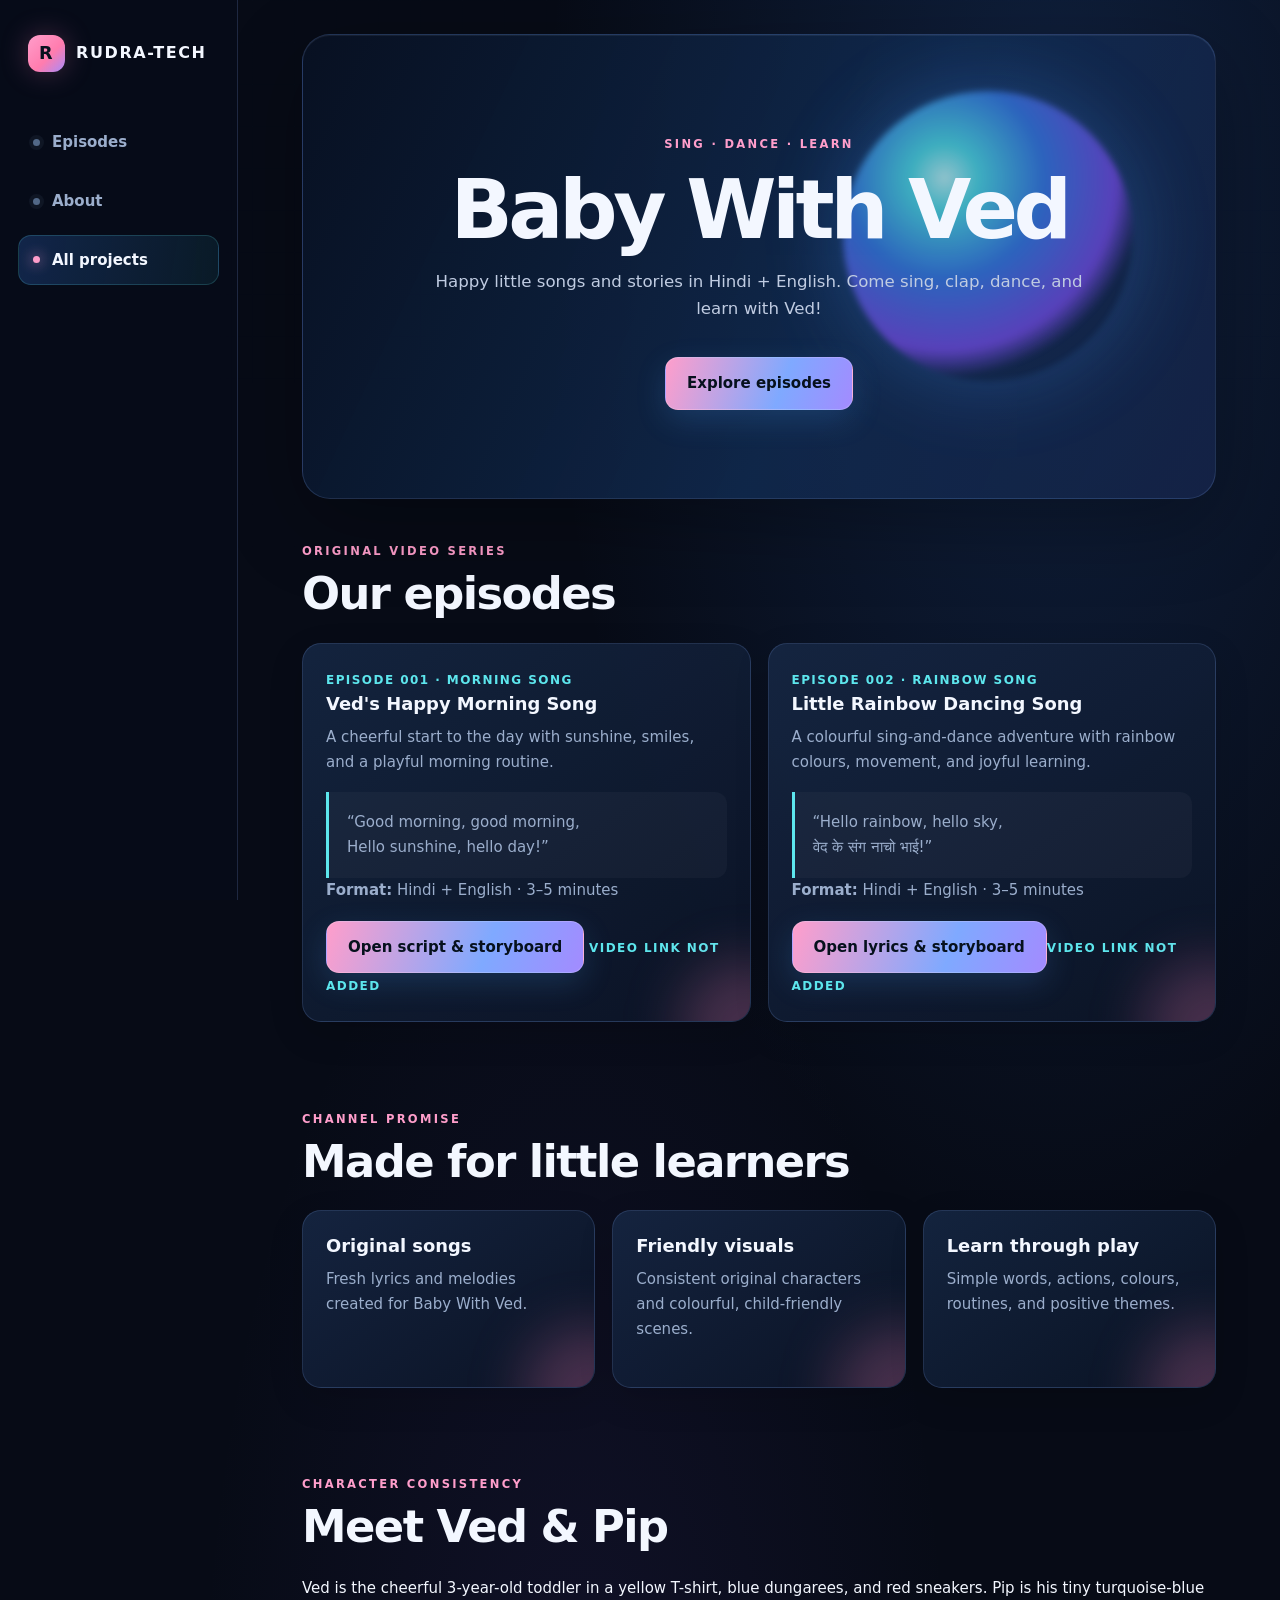
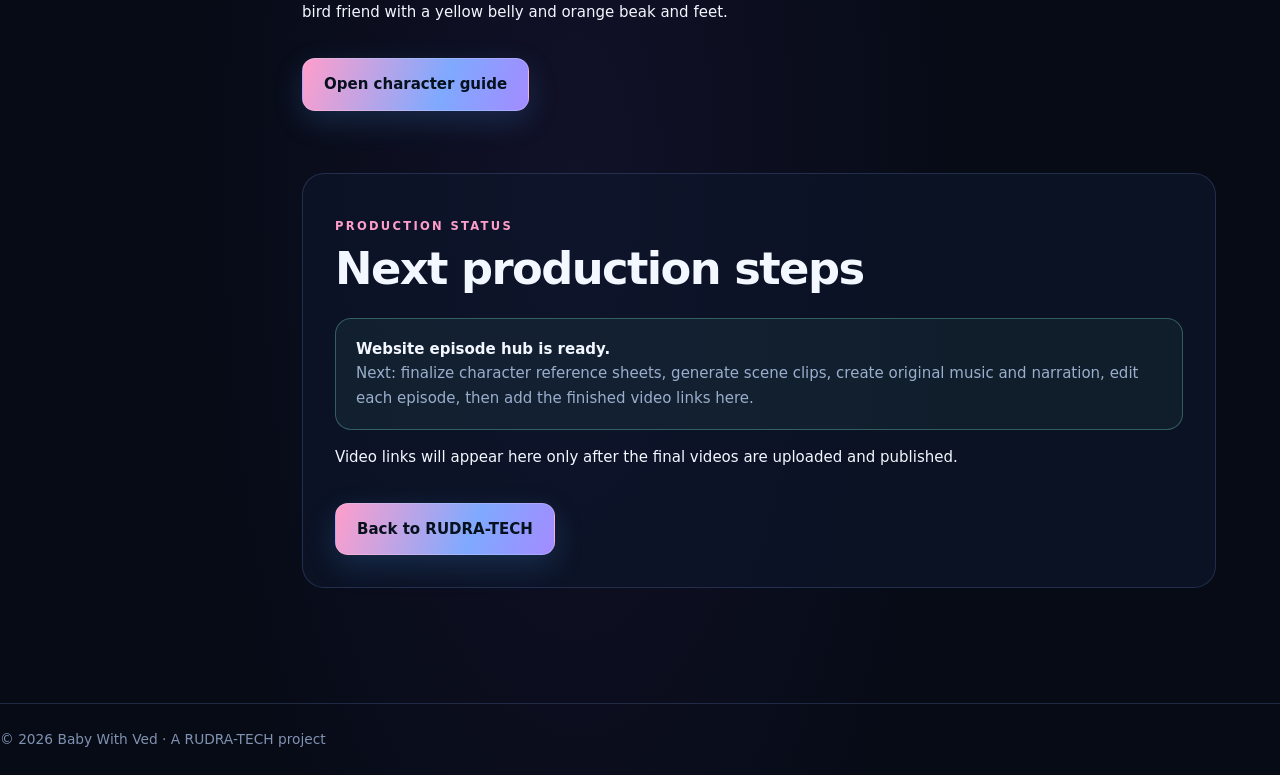
==== commit 97916c41: "feat: link Baby With Ved episode 002 and refresh shared styling" ====
--- a/projects/baby-with-ved/index.html
+++ b/projects/baby-with-ved/index.html
@@ -5,7 +5,7 @@
   <meta name="viewport" content="width=device-width, initial-scale=1">
   <meta name="description" content="Baby With Ved — original Hindi and English nursery rhymes, stories, and joyful learning videos.">
   <title>Baby With Ved | RUDRA-TECH</title>
-  <link rel="stylesheet" href="../../assets/css/style.css?v=4">
+  <link rel="stylesheet" href="../../assets/css/style.css?v=5">
   <style>
     .baby-hero { text-align: center; max-width: 1100px; margin: 0 auto; }
     .baby-hero h1 { margin-left:auto; margin-right:auto; }
@@ -49,7 +49,7 @@
           <p>A colourful sing-and-dance adventure with rainbow colours, movement, and joyful learning.</p>
           <div class="lyric-preview">“Hello rainbow, hello sky,<br>वेद के संग नाचो भाई!”</div>
           <p><strong>Format:</strong> Hindi + English · 3–5 minutes</p>
-          <span class="episode-tag">PRODUCTION PAGE READY · VIDEO LINK NOT ADDED</span>
+          <a class="button" href="episodes/little-rainbow-dancing-song/">Open lyrics & storyboard</a><span class="episode-tag">VIDEO LINK NOT ADDED</span>
         </article>
       </div>
     </section>
--- a/assets/css/style.css
+++ b/assets/css/style.css
@@ -100,3 +100,21 @@
   .project-grid{grid-template-columns:1fr!important}
   .workflow-steps{grid-template-columns:1fr 1fr!important}
 }
+
+/* Interactive local task board */
+.task-controls{display:grid;grid-template-columns:minmax(0,1.5fr) minmax(180px,1fr) auto;gap:12px;align-items:end;padding:18px;border:1px solid var(--line);border-radius:18px;background:rgba(12,23,42,.78)}
+.task-field{display:grid;gap:7px;color:var(--muted);font-size:.82rem;font-weight:750}
+.task-field input,.task-field select,.task-toolbar select{width:100%;min-height:44px;padding:10px 12px;border:1px solid var(--line);border-radius:10px;background:#0b1426;color:var(--text);font:inherit}
+.task-add{margin:0;min-height:44px;cursor:pointer}
+.task-toolbar{display:flex;justify-content:space-between;align-items:center;gap:12px;margin:15px 2px;color:var(--muted);font-size:.85rem}
+.task-toolbar label{display:flex;align-items:center;gap:8px}
+.task-toolbar select{width:auto;min-height:36px;padding:5px 10px}
+.task-list{display:grid;gap:9px}
+.task-item{display:grid;grid-template-columns:auto minmax(0,1fr) auto;align-items:center;gap:12px;padding:13px 15px;border:1px solid var(--line);border-radius:13px;background:rgba(19,34,59,.72)}
+.task-item input{width:19px;height:19px;accent-color:var(--cyan)}
+.task-item strong,.task-item small{display:block}
+.task-item small{color:var(--muted);margin-top:2px}
+.task-item.is-done strong{text-decoration:line-through;color:var(--muted)}
+.task-delete{border:1px solid rgba(255,130,140,.25);border-radius:9px;background:rgba(255,100,120,.08);color:#ffb4bd;padding:7px 10px;cursor:pointer}
+.task-empty{padding:18px;border:1px dashed var(--line);border-radius:13px;color:var(--muted);text-align:center}
+@media(max-width:700px){.task-controls{grid-template-columns:1fr}.task-add{width:100%}}
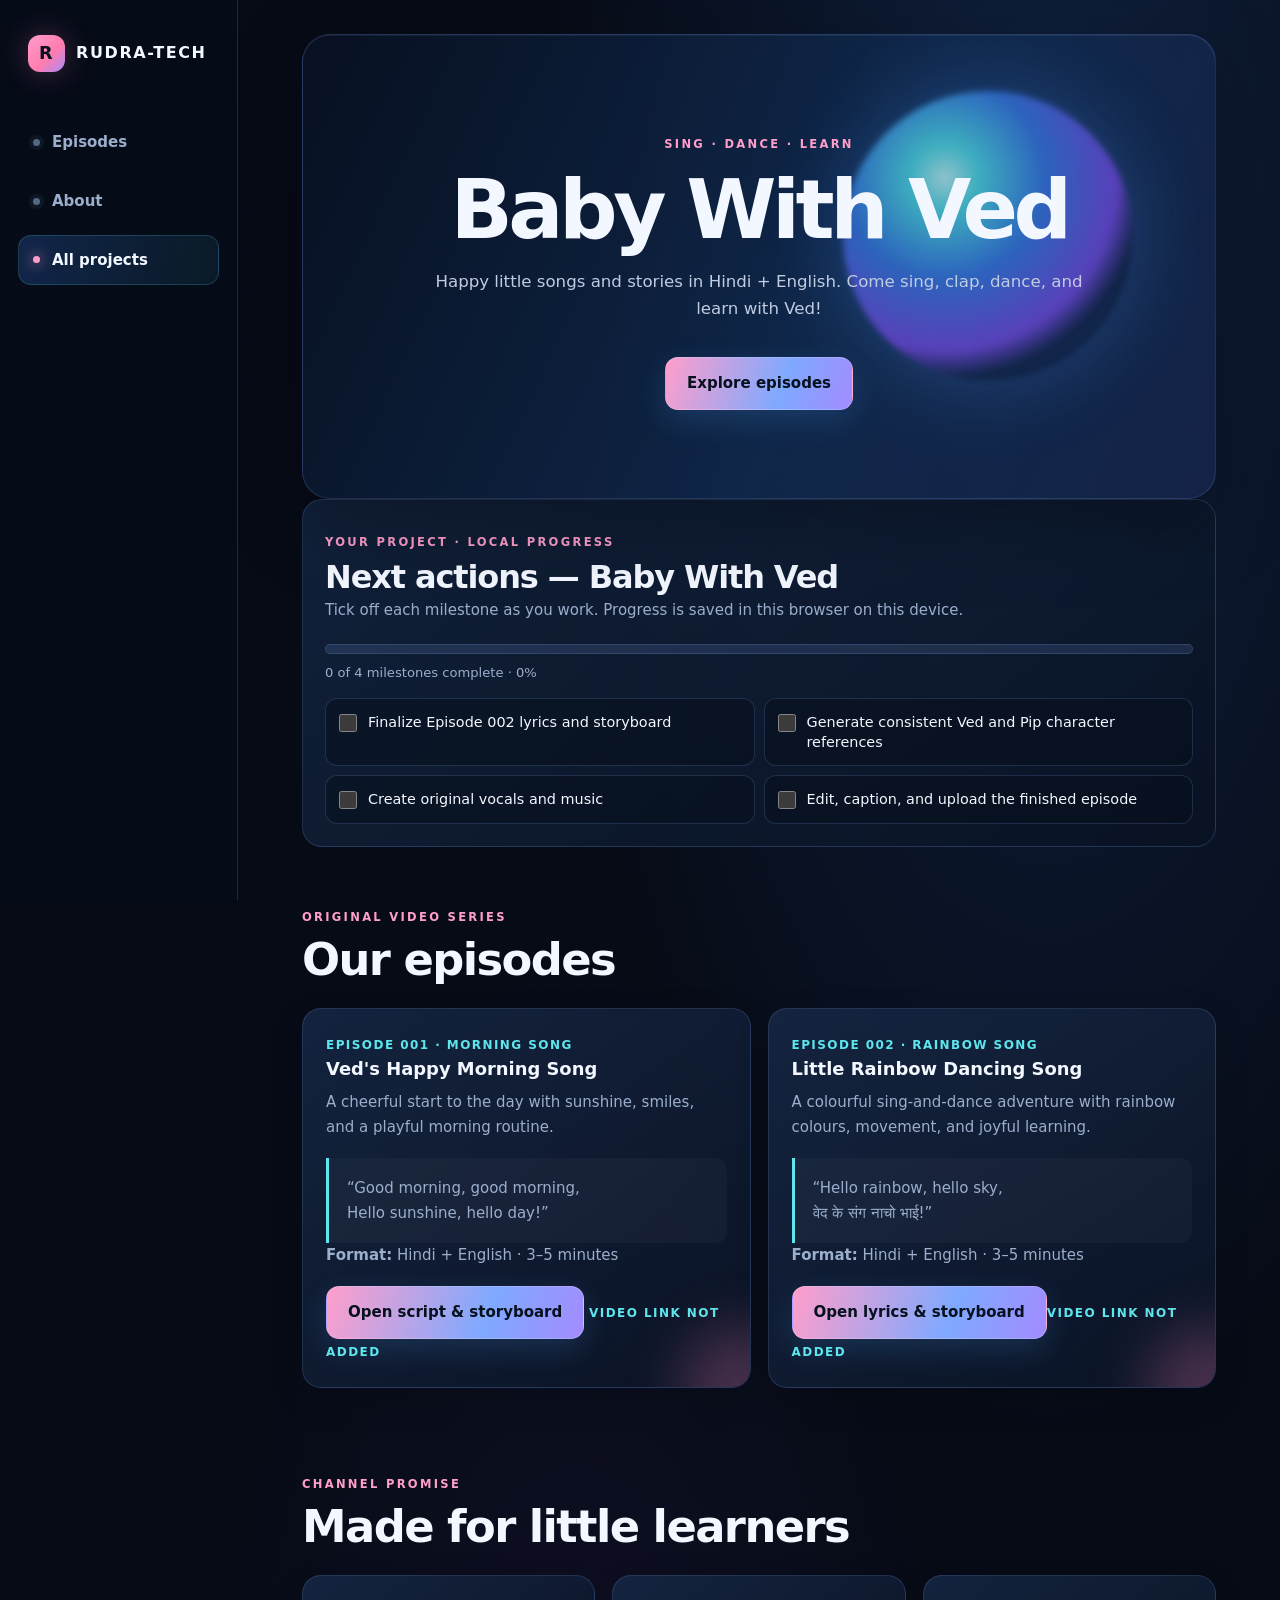
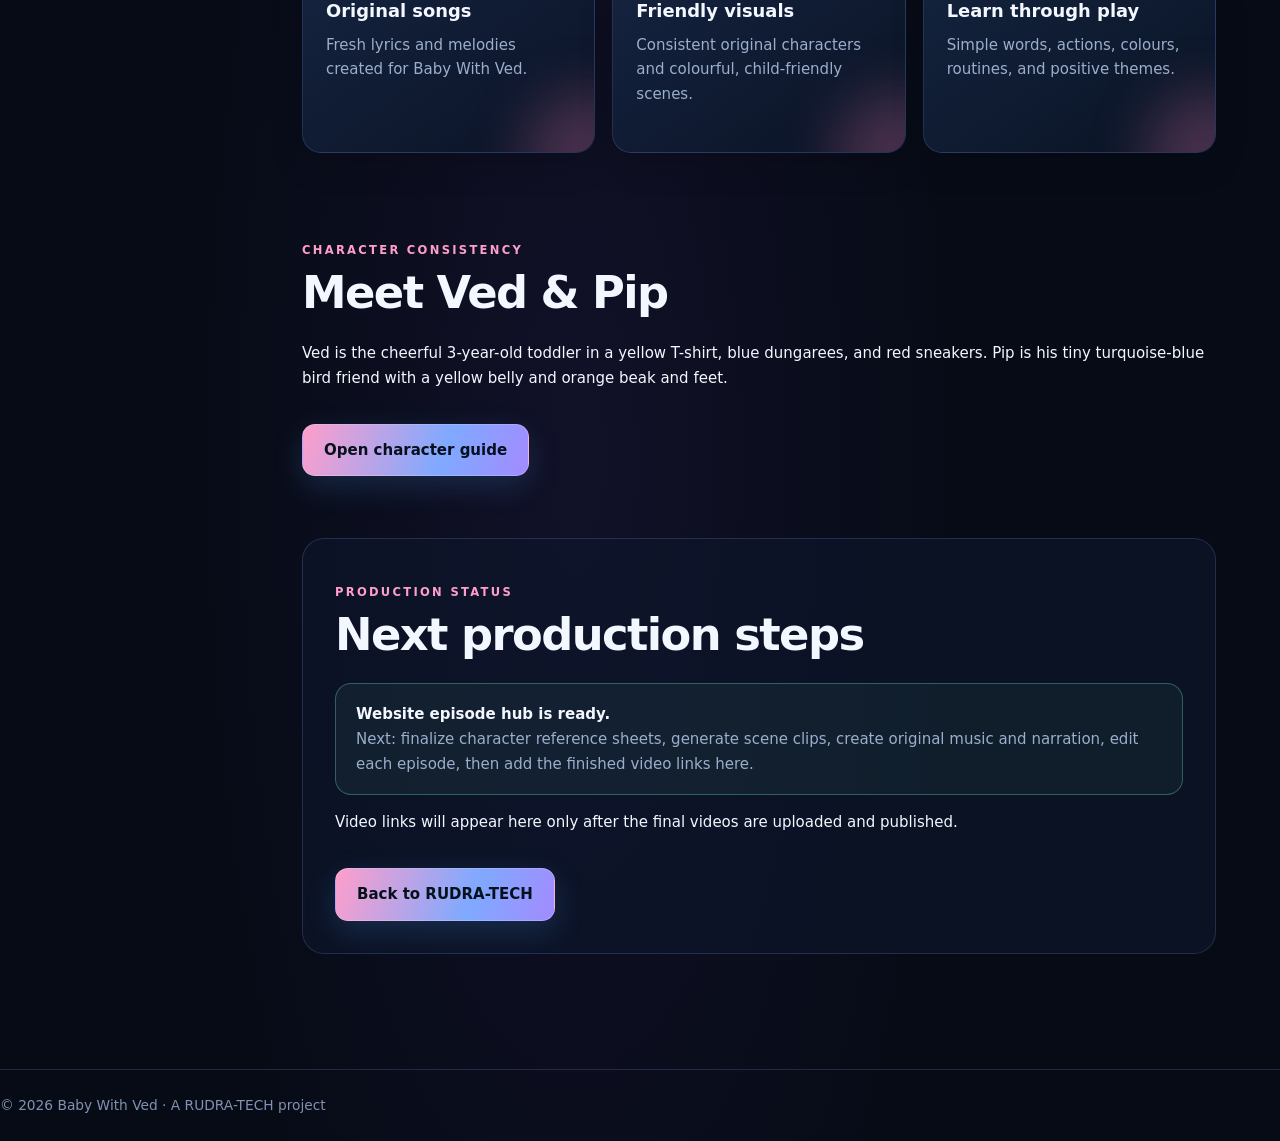
==== commit 67788918: "chore: refresh project stylesheet cache for milestone tracker" ====
--- a/projects/baby-with-ved/index.html
+++ b/projects/baby-with-ved/index.html
@@ -5,7 +5,7 @@
   <meta name="viewport" content="width=device-width, initial-scale=1">
   <meta name="description" content="Baby With Ved — original Hindi and English nursery rhymes, stories, and joyful learning videos.">
   <title>Baby With Ved | RUDRA-TECH</title>
-  <link rel="stylesheet" href="../../assets/css/style.css?v=5">
+  <link rel="stylesheet" href="../../assets/css/style.css?v=7">
   <style>
     .baby-hero { text-align: center; max-width: 1100px; margin: 0 auto; }
     .baby-hero h1 { margin-left:auto; margin-right:auto; }
--- a/assets/css/style.css
+++ b/assets/css/style.css
@@ -118,3 +118,16 @@
 .task-delete{border:1px solid rgba(255,130,140,.25);border-radius:9px;background:rgba(255,100,120,.08);color:#ffb4bd;padding:7px 10px;cursor:pointer}
 .task-empty{padding:18px;border:1px dashed var(--line);border-radius:13px;color:var(--muted);text-align:center}
 @media(max-width:700px){.task-controls{grid-template-columns:1fr}.task-add{width:100%}}
+
+/* Per-project milestone tracker */
+.project-workflow{margin:0 0 18px;padding:22px;border:1px solid var(--line);border-radius:20px;background:linear-gradient(140deg,rgba(20,39,69,.78),rgba(9,18,34,.78))}
+.project-workflow h2{font-size:clamp(1.45rem,3vw,2rem);margin:7px 0 12px}
+.project-progress{height:10px;overflow:hidden;border-radius:99px;background:rgba(139,177,255,.14);border:1px solid var(--line);margin:18px 0 8px}
+.project-progress-fill{height:100%;width:0;border-radius:99px;background:linear-gradient(90deg,var(--cyan),var(--blue),var(--violet));transition:width .25s ease}
+.project-progress-label{display:block;color:var(--muted);font-size:.82rem;margin-bottom:14px}
+.project-checklist{display:grid;grid-template-columns:repeat(2,minmax(0,1fr));gap:9px}
+.project-check-item{display:flex;align-items:flex-start;gap:11px;padding:13px;border:1px solid var(--line);border-radius:12px;background:rgba(6,14,27,.5);color:var(--text);cursor:pointer}
+.project-check-item input{width:18px;height:18px;flex:0 0 18px;margin:2px 0 0;accent-color:var(--cyan)}
+.project-check-item span{font-size:.9rem;line-height:1.4}
+.project-check-item.is-done span{color:var(--muted);text-decoration:line-through}
+@media(max-width:700px){.project-workflow{padding:18px}.project-checklist{grid-template-columns:1fr}}
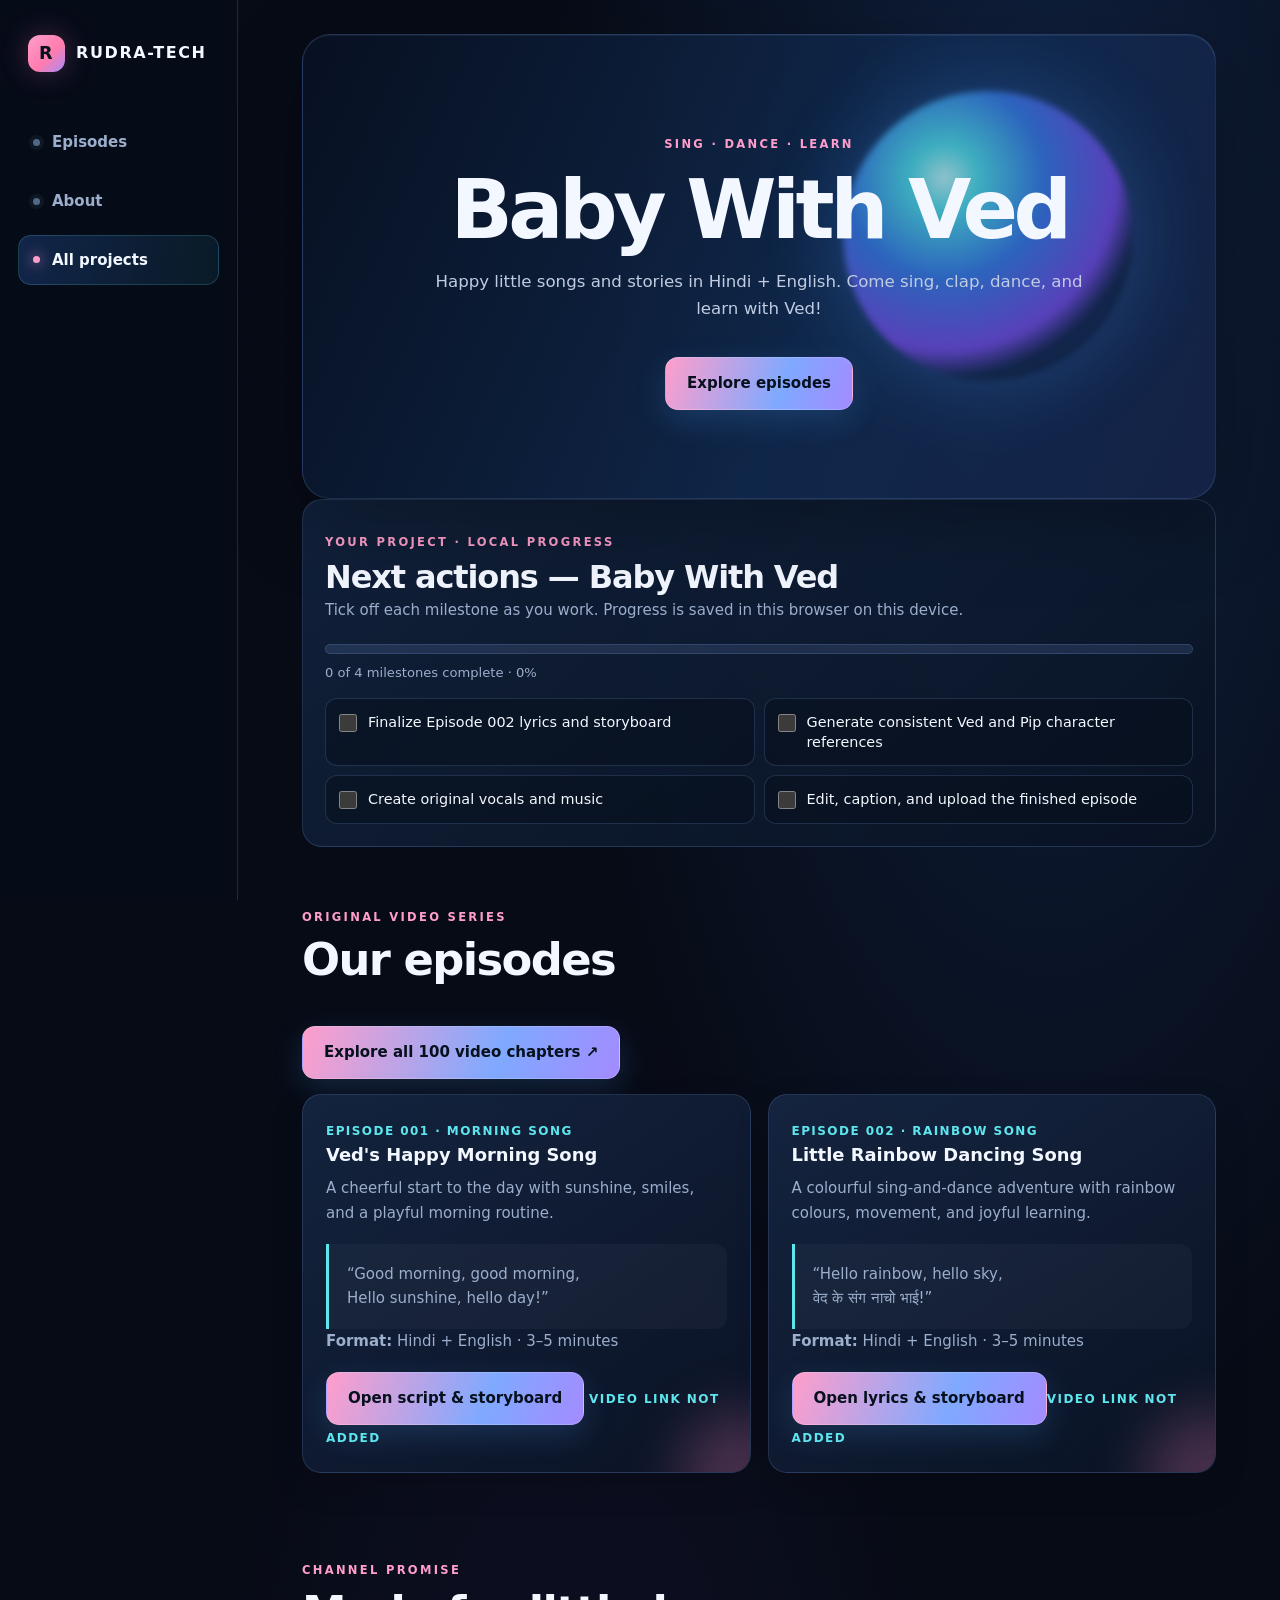
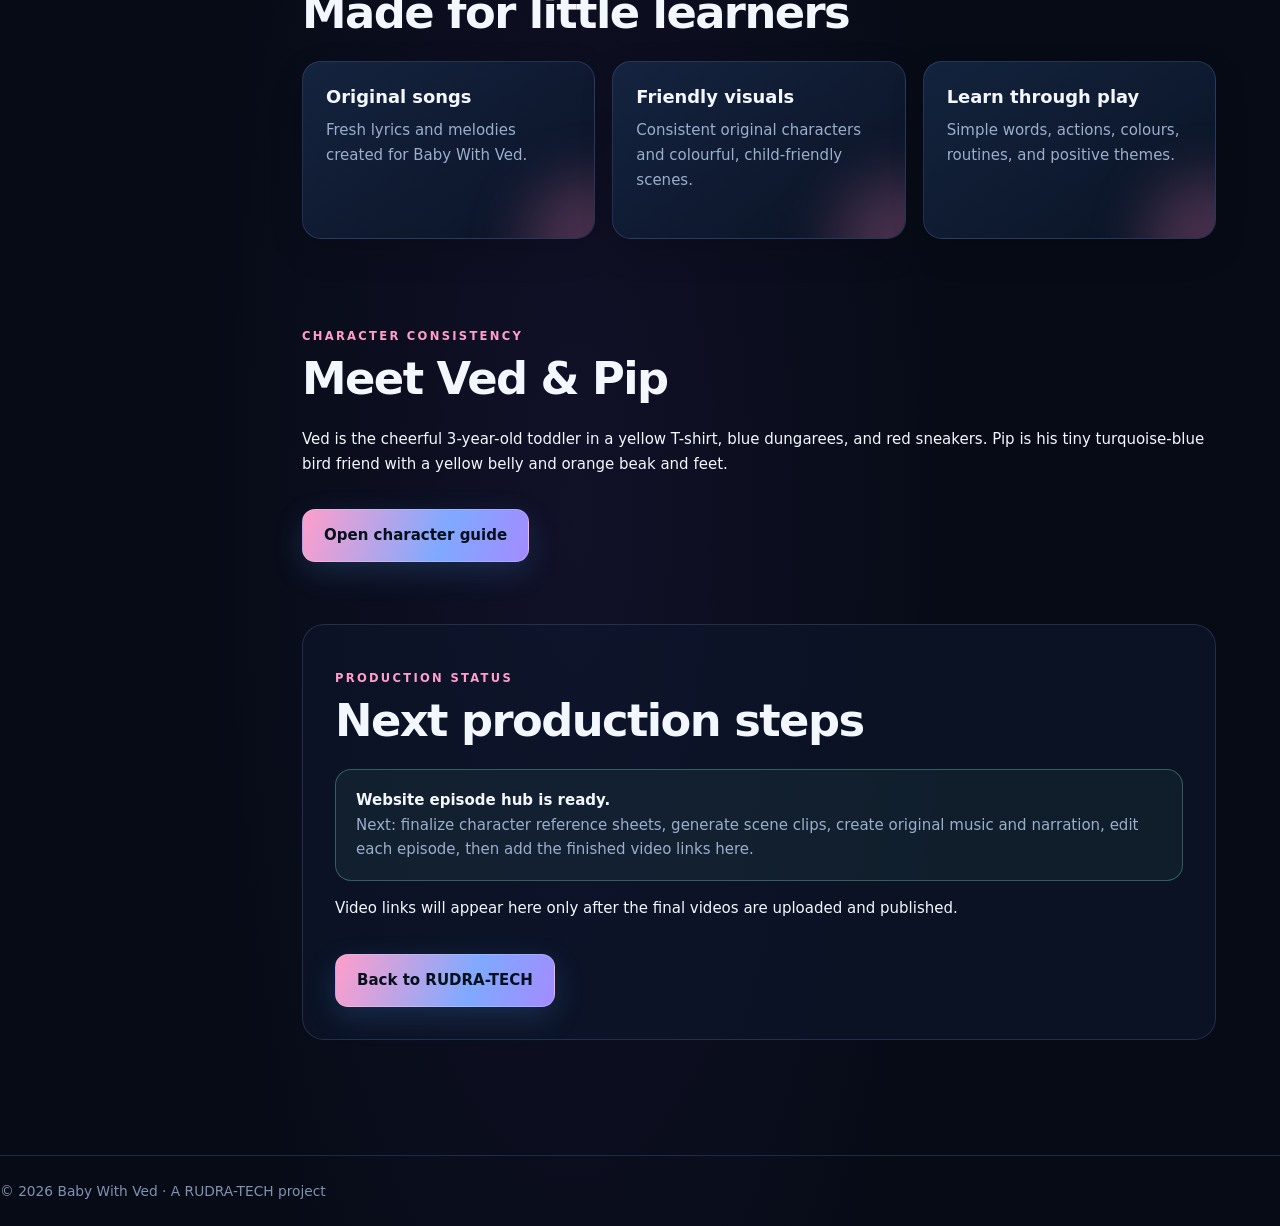
==== commit 5314f750: "feat: link Baby With Ved 100 chapter roadmap" ====
--- a/projects/baby-with-ved/index.html
+++ b/projects/baby-with-ved/index.html
@@ -33,6 +33,7 @@
     <section id="episodes" class="section">
       <p class="eyebrow">ORIGINAL VIDEO SERIES</p>
       <h2>Our episodes</h2>
+      <p><a class="button" href="chapters/">Explore all 100 video chapters ↗</a></p>
       <div class="project-grid">
         <article class="episode-card">
           <span class="episode-tag">EPISODE 001 · MORNING SONG</span>
--- a/assets/css/style.css
+++ b/assets/css/style.css
@@ -131,3 +131,11 @@
 .project-check-item span{font-size:.9rem;line-height:1.4}
 .project-check-item.is-done span{color:var(--muted);text-decoration:line-through}
 @media(max-width:700px){.project-workflow{padding:18px}.project-checklist{grid-template-columns:1fr}}
+
+/* Task backup actions */
+.task-backup{display:flex;gap:8px;align-items:center;flex-wrap:wrap}
+.task-utility{display:inline-flex;align-items:center;justify-content:center;min-height:36px;padding:7px 11px;border:1px solid var(--line);border-radius:9px;background:rgba(75,130,210,.1);color:var(--text);font:600 .78rem/1.2 inherit;cursor:pointer}
+.task-utility:hover{border-color:var(--cyan);color:var(--cyan)}
+.task-import input{position:absolute;width:1px;height:1px;overflow:hidden;clip:rect(0,0,0,0);white-space:nowrap;clip-path:inset(50%)}
+.task-feedback{min-height:1.4em;margin:0 2px 10px;color:var(--cyan);font-size:.82rem}
+@media(max-width:700px){.task-toolbar{align-items:flex-start;flex-wrap:wrap}.task-backup{width:100%}.task-utility{flex:1}}
